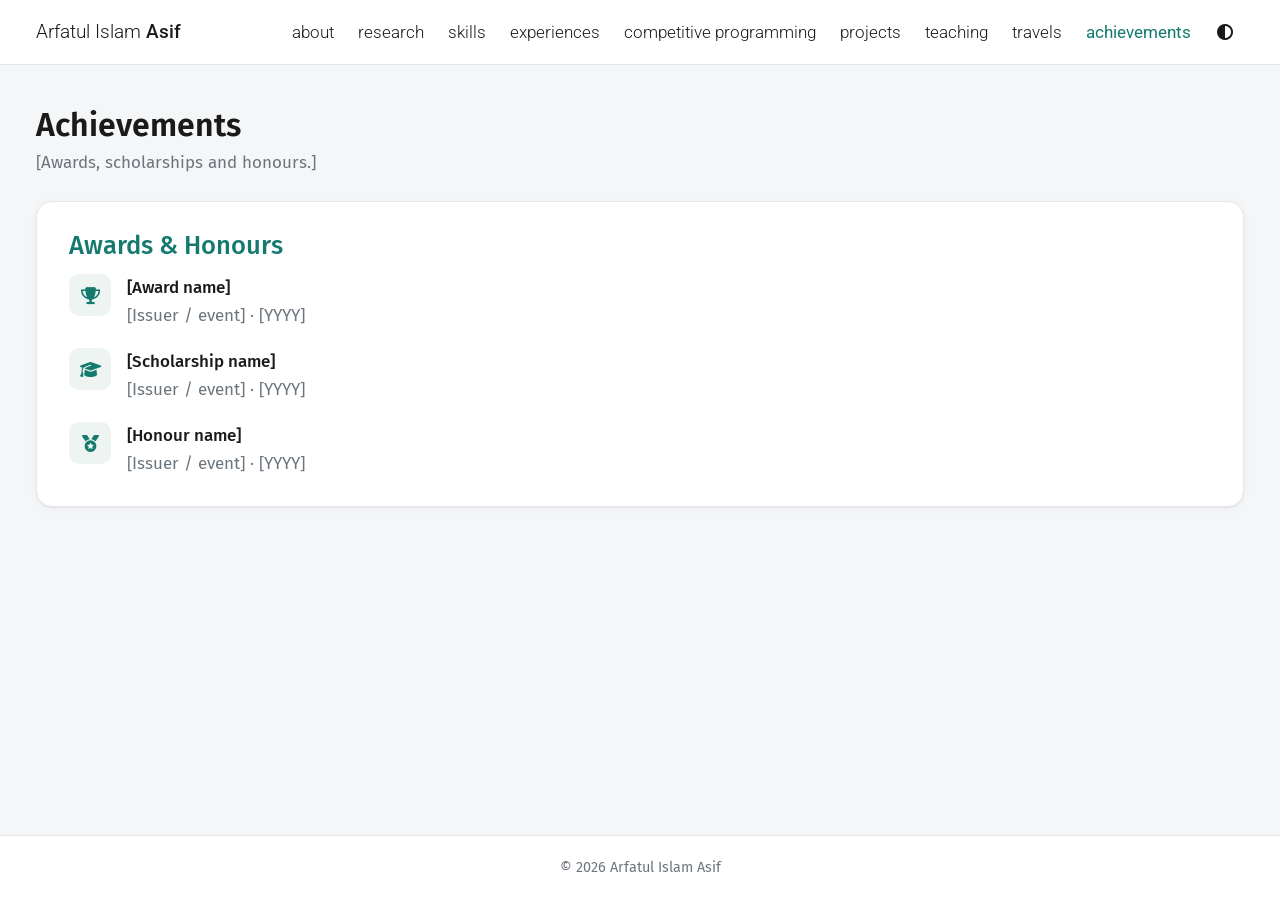
==== achievements/index.html @ 23dc74c4 "update" ====
<!DOCTYPE html>
<html lang="en">
<head>
  <meta charset="UTF-8">
  <meta name="viewport" content="width=device-width, initial-scale=1.0">
  <title>Achievements | Arfatul Islam Asif</title>

  <!-- Apply saved theme before paint to avoid a flash -->
  <script>try{var t=localStorage.getItem("theme");if(t)document.documentElement.setAttribute("data-theme",t);else if(matchMedia("(prefers-color-scheme: dark)").matches)document.documentElement.setAttribute("data-theme","dark");}catch(e){}</script>

  <!-- Fonts & icons -->
  <link rel="preconnect" href="https://fonts.googleapis.com">
  <link rel="preconnect" href="https://fonts.gstatic.com" crossorigin>
  <link rel="stylesheet" href="https://fonts.googleapis.com/css2?family=Fira+Sans:wght@300;400;500;600&family=Roboto:wght@300;400;500&display=swap">
  <link rel="stylesheet" href="https://cdnjs.cloudflare.com/ajax/libs/font-awesome/6.5.2/css/all.min.css">

  <!-- Shared site styles, then this page's styles -->
  <link rel="stylesheet" href="../style.css?v=20261007f">
  <link rel="stylesheet" href="style.css?v=20261007f">
</head>

<body data-page="achievements" data-root="../">
  <header id="site-header" class="site-header"></header>

  <main class="container">
    <header class="page-header">
      <h1>Achievements</h1>
      <p>[Awards, scholarships and honours.]</p>
    </header>

    <section class="card">
      <h2 class="section-title">Awards &amp; Honours</h2>
      <ul class="ach-list">
        <li class="ach">
          <span class="ach-icon"><i class="fa-solid fa-trophy"></i></span>
          <div>
            <p class="ach-title">[Award name]</p>
            <p class="muted">[Issuer / event] &middot; [YYYY]</p>
          </div>
        </li>
        <li class="ach">
          <span class="ach-icon"><i class="fa-solid fa-graduation-cap"></i></span>
          <div>
            <p class="ach-title">[Scholarship name]</p>
            <p class="muted">[Issuer / event] &middot; [YYYY]</p>
          </div>
        </li>
        <li class="ach">
          <span class="ach-icon"><i class="fa-solid fa-medal"></i></span>
          <div>
            <p class="ach-title">[Honour name]</p>
            <p class="muted">[Issuer / event] &middot; [YYYY]</p>
          </div>
        </li>
      </ul>
    </section>

  </main>

  <footer id="site-footer" class="site-footer"></footer>

  <!-- Shared site script, then this page's script -->
  <script src="../script.js?v=20261007f"></script>
  <script src="script.js?v=20261007f"></script>
</body>
</html>
---- style.css ----
/* =========================================================
   Shared site styles (loaded by every page)
   + styles for the About page (index.html)
   ========================================================= */

/* ---------- Theme tokens ---------- */
:root {
  --bg: #f4f6f7;
  --surface: #ffffff;
  --border: #e3e7ea;
  --text: #1a1a1a;
  --text-muted: #6c757d;
  --accent: #157a6e;        /* theme color: active tab, hover, headings */
  --accent-contrast: #ffffff;
  --link: #11906f;          /* inline links */
  --pill-bg: #f7f9fa;
  --pill-hover: #eef4f2;
  --shadow: 0 1px 2px rgba(16, 24, 40, 0.04), 0 2px 8px rgba(16, 24, 40, 0.04);
  --radius: 16px;
  --nav-height: 64px;
  --max-width: 1240px;
  color-scheme: light;
}

:root[data-theme="dark"] {
  --bg: #121417;
  --surface: #1b1e22;
  --border: #2c3137;
  --text: #e6e8eb;
  --text-muted: #9aa3ad;
  --accent: #2aa692;
  --accent-contrast: #0d1412;
  --link: #3cc49f;
  --pill-bg: #202429;
  --pill-hover: #252c2b;
  --shadow: none;
  color-scheme: dark;
}

/* ---------- Base ---------- */
*,
*::before,
*::after {
  box-sizing: border-box;
}

html {
  scroll-padding-top: calc(var(--nav-height) + 16px);
}

body {
  margin: 0;
  font-family: "Fira Sans", system-ui, -apple-system, "Segoe UI", sans-serif;
  font-size: 17px;
  line-height: 1.65;
  background: var(--bg);
  color: var(--text);
  min-height: 100vh;
  display: flex;
  flex-direction: column;
}

main {
  flex: 1 0 auto;
  width: 100%;
}

a {
  color: var(--link);
  text-decoration: none;
}

a:hover {
  text-decoration: underline;
}

img {
  max-width: 100%;
  display: block;
}

h1,
h2,
h3 {
  line-height: 1.25;
  margin: 0 0 0.5em;
}

/* ---------- Navigation (rendered by script.js) ---------- */
.site-header {
  position: sticky;
  top: 0;
  z-index: 100;
  min-height: var(--nav-height);
  background: var(--surface);
  border-bottom: 1px solid var(--border);
}

.nav {
  max-width: var(--max-width);
  margin: 0 auto;
  padding: 0 16px;
  height: var(--nav-height);
  display: flex;
  align-items: center;
  justify-content: space-between;
  gap: 16px;
}

.nav-brand {
  font-family: "Roboto", system-ui, sans-serif;
  font-size: 1.2rem;
  font-weight: 300;
  color: var(--text);
  white-space: nowrap;
}

.nav-brand strong {
  font-weight: 500;
}

/* No brand on the About page (the name is on the profile card), like the template */
.nav-brand[hidden] {
  display: none;
}

.nav-actions {
  margin-left: auto;
}

.nav-brand:hover {
  text-decoration: none;
  color: var(--accent);
}

.nav-links {
  display: flex;
  align-items: center;
  gap: 2px;
  list-style: none;
  margin: 0;
  padding: 0;
}

.nav-links a {
  display: block;
  padding: 6px 11px;
  color: var(--text);
  font-family: "Roboto", system-ui, sans-serif;
  font-size: 1.08rem;
  font-weight: 300;
  text-transform: lowercase;
  white-space: nowrap;
  transition: color 0.15s ease;
}

.nav-links a:hover {
  text-decoration: none;
  color: var(--accent);
}

.nav-links a[aria-current="page"] {
  color: var(--accent);
  font-weight: 400;
}

.nav-actions {
  display: flex;
  align-items: center;
  gap: 4px;
}

.icon-btn {
  width: 38px;
  height: 38px;
  display: inline-grid;
  place-items: center;
  border: 0;
  border-radius: 8px;
  background: transparent;
  color: var(--text);
  font-size: 1rem;
  cursor: pointer;
}

.icon-btn:hover {
  color: var(--accent);
}

.nav-toggle {
  display: none;
}

@media (max-width: 1180px) {
  .nav-toggle {
    display: inline-grid;
  }

  .nav-links {
    display: none;
    position: absolute;
    top: var(--nav-height);
    left: 0;
    right: 0;
    flex-direction: column;
    align-items: stretch;
    gap: 2px;
    padding: 8px 16px 16px;
    background: var(--surface);
    border-bottom: 1px solid var(--border);
  }

  .site-header.is-open .nav-links {
    display: flex;
  }

  .nav-links a {
    padding: 10px 12px;
  }
}

/* ---------- Layout ---------- */
.container {
  max-width: var(--max-width);
  margin: 0 auto;
  padding: 16px 16px 48px;
}

.card {
  background: var(--surface);
  border: 1px solid var(--border);
  border-radius: var(--radius);
  box-shadow: var(--shadow);
  padding: 28px 32px;
}

.card + .card {
  margin-top: 32px;
}

.section-title {
  color: var(--accent);
  font-size: 1.6rem;
  font-weight: 500;
  margin-bottom: 12px;
}

/* Page heading used by the inner pages */
.page-header {
  margin: 24px 0 24px;
}

.page-header h1 {
  font-size: 2rem;
  font-weight: 600;
  margin-bottom: 4px;
}

.page-header p {
  margin: 0;
  color: var(--text-muted);
}

.muted {
  color: var(--text-muted);
}

/* ---------- Footer (rendered by script.js) ---------- */
.site-footer {
  border-top: 1px solid var(--border);
  background: var(--surface);
  color: var(--text-muted);
  font-size: 0.9rem;
  text-align: center;
  padding: 20px 16px;
}

/* =========================================================
   About page
   ========================================================= */
.about-layout {
  display: grid;
  grid-template-columns: 300px minmax(0, 1fr);
  gap: 32px;
  align-items: start;
}

/* Left profile card: stays fixed below the tab bar while the page scrolls */
.profile-card {
  position: sticky;
  top: calc(var(--nav-height) + 16px);
  max-height: calc(100vh - var(--nav-height) - 32px);
  overflow-y: auto;
  overscroll-behavior: contain;
  scrollbar-width: thin;
  text-align: center;
  padding: 24px 22px;
  font-size: 0.9rem;
}

.profile-photo,
.profile-photo-fallback {
  width: 100%;
  margin: 0 auto;
  border-radius: 14px;
}

/* Photo keeps its own shape (no cropping) */
.profile-photo {
  max-width: 210px;
  height: auto;
  background: var(--pill-bg);
}

.profile-photo-fallback {
  max-width: 170px;
  aspect-ratio: 1 / 1;
  display: grid;
  place-items: center;
  background: var(--pill-hover);
  color: var(--accent);
  font-size: 2.5rem;
  font-weight: 600;
  letter-spacing: 0.04em;
}

.profile-name {
  font-size: 1.35rem;
  font-weight: 500;
  letter-spacing: 0.01em;
  margin: 16px 0 8px;
}

.profile-info {
  margin: 0;
  line-height: 1.55;
}

.profile-info p {
  margin: 0;
}

.profile-email {
  margin-top: 6px !important;
  overflow-wrap: anywhere;
}

.profile-links {
  list-style: none;
  margin: 16px 0 0;
  padding: 16px 0 0;
  border-top: 1px solid var(--border);
  display: grid;
  gap: 7px;
  text-align: left;
}

.profile-links a {
  display: flex;
  align-items: center;
  gap: 10px;
  padding: 6px 14px;
  border: 1px solid var(--border);
  border-radius: 999px;
  background: var(--pill-bg);
  color: var(--text);
  transition: background-color 0.15s ease, border-color 0.15s ease, color 0.15s ease;
}

.profile-links a:hover {
  text-decoration: none;
  background: var(--pill-hover);
  border-color: var(--accent);
  color: var(--accent);
}

.profile-links i {
  width: 18px;
  text-align: center;
  font-size: 0.95rem;
}

/* Right column */
.about-main {
  min-width: 0;
}

.bio {
  font-size: 1rem;
  line-height: 1.6;
}

.bio p {
  margin: 0 0 0.9em;
}

.bio p:last-child {
  margin-bottom: 0;
}

/* News list */
.news-list {
  list-style: none;
  margin: 0;
  padding: 0;
}

.news-list li {
  font-size: 1rem;
  line-height: 1.6;
  display: grid;
  grid-template-columns: 140px minmax(0, 1fr);
  gap: 16px;
  padding: 8px 0;
}

.news-date {
  color: var(--text-muted);
  font-size: 0.875rem;
  padding-top: 2px;
}

.news-tag {
  display: inline-block;
  padding: 0 8px;
  margin-left: 2px;
  border: 1px solid var(--accent);
  border-radius: 4px;
  font-size: 0.75rem;
  font-weight: 500;
  line-height: 1.6;
  vertical-align: 1px;
  white-space: nowrap;
}

.news-tag:hover {
  text-decoration: none;
  background: var(--accent);
  color: var(--accent-contrast);
}

.news-older {
  margin-top: 12px;
}

.news-older summary {
  font-size: 0.92rem;
  cursor: pointer;
  color: var(--link);
  list-style: none;
}

.news-older summary::-webkit-details-marker {
  display: none;
}

.news-older summary::before {
  content: "\25B6";
  display: inline-block;
  font-size: 0.75em;
  margin-right: 8px;
  transition: transform 0.15s ease;
}

.news-older[open] summary::before {
  transform: rotate(90deg);
}

.news-older[open] summary {
  margin-bottom: 4px;
}

/* ---------- Education: five cards in a single row ---------- */
.svg-sprite {
  position: absolute;
  width: 0;
  height: 0;
  overflow: hidden;
}

.edu-row {
  list-style: none;
  margin: 12px 0 0;
  padding: 0;
  display: grid;
  grid-template-columns: repeat(5, minmax(0, 1fr));
  gap: 10px;
}

.edu-card {
  min-width: 0; /* let long names wrap instead of widening the column */
  display: flex;
  flex-direction: column;
  align-items: center;
  text-align: center;
  padding: 20px 8px 10px;
  border: 1px solid var(--border);
  border-radius: 12px;
  background: var(--surface);
  overflow-wrap: anywhere;
  transition: border-color 0.15s ease, box-shadow 0.15s ease;
}

.edu-card:hover {
  border-color: var(--accent);
  box-shadow: 0 4px 14px rgba(16, 24, 40, 0.06);
}

.edu-card p {
  margin: 0;
}

/* Logo with the medal pinned to its top-right corner */
.edu-logo {
  position: relative;
  flex: none;
  width: 60px;
  height: 60px;
  margin-bottom: 10px;
  border-radius: 50%;
  background: #ffffff;
  border: 1px solid var(--border);
  display: grid;
  place-items: center;
}

.edu-logo img {
  width: 50px;
  height: 50px;
  max-width: 100%;
  object-fit: contain;
  border-radius: 50%;
}

.edu-logo > .fa-school {
  font-size: 1.35rem;
  color: var(--accent);
}

.edu-medal {
  position: absolute;
  top: -15px;
  right: -9px;
  width: 22px;
  height: 29px;
  filter: drop-shadow(0 1px 1px rgba(0, 0, 0, 0.3));
}

.edu-body {
  width: 100%;
  font-size: 0.75rem;
  line-height: 1.35;
}

.edu-inst {
  font-size: 0.78rem;
  font-weight: 500;
}

.edu-meta {
  display: flex;
  flex-wrap: wrap;
  justify-content: center;
  align-items: center;
  gap: 3px 6px;
  margin-top: 6px !important;
}

.edu-exam {
  display: inline-block;
  padding: 0 8px;
  border-radius: 999px;
  background: var(--accent);
  color: var(--accent-contrast);
  font-size: 0.66rem;
  font-weight: 500;
  line-height: 1.7;
  white-space: nowrap;
}

.edu-dates {
  color: var(--text-muted);
  font-size: 0.68rem;
}

.edu-result {
  font-size: 0.72rem;
  margin: 6px 0 16px !important; /* room for the medal on the award chip's corner */
}

/* Award chip, pushed to the bottom so every card lines up */
.edu-award {
  margin-top: auto;
  position: relative;
  width: 100%;
  padding: 8px 6px 6px;
  border-radius: 8px;
  display: flex;
  flex-direction: column;
  gap: 1px;
  text-align: center;
  line-height: 1.25;
}

.edu-award span {
  font-size: 0.68rem;
  font-weight: 600;
}

.edu-award small {
  font-size: 0.62rem;
  opacity: 0.85;
}

.edu-award--gold {
  background: #fdf4d6;
  color: #7a5c00;
}

.edu-award--silver {
  background: #eef0f3;
  color: #535a63;
}

:root[data-theme="dark"] .edu-award--gold {
  background: #3a3115;
  color: #f2d27a;
}

:root[data-theme="dark"] .edu-award--silver {
  background: #2a2e34;
  color: #c3c9d1;
}

/* Phones only: 5 columns would be unreadable, so wrap to 2 */
@media (max-width: 560px) {
  .edu-row {
    grid-template-columns: repeat(2, minmax(0, 1fr));
  }
}

/* ---------- Hobbies: four cards in a single row ---------- */
.hobby-row {
  list-style: none;
  margin: 12px 0 0;
  padding: 0;
  display: grid;
  grid-template-columns: repeat(4, minmax(0, 1fr));
  gap: 10px;
}

.hobby-card {
  min-width: 0;
  display: flex;
  flex-direction: column;
  padding: 8px;
  border: 1px solid var(--border);
  border-radius: 12px;
  background: var(--surface);
  transition: border-color 0.15s ease, box-shadow 0.15s ease;
}

.hobby-card:hover {
  border-color: var(--accent);
  box-shadow: 0 4px 14px rgba(16, 24, 40, 0.06);
}

.hobby-media {
  position: relative;
  aspect-ratio: 4 / 5;
  border-radius: 8px;
  overflow: hidden;
  background: var(--pill-bg);
}

.hobby-media video,
.hobby-media img {
  display: block;
  width: 100%;
  height: 100%;
  object-fit: cover;
}

/* Two videos stacked, each taking half the frame */
.hobby-media--split {
  display: grid;
  grid-template-rows: 1fr 1fr;
  gap: 3px;
  background: var(--border);
}

.hobby-media--split video {
  min-height: 0;
}

/* Slideshow: images stacked, the active one fades in */
.hobby-slideshow img {
  position: absolute;
  inset: 0;
  opacity: 0;
  transition: opacity 0.35s ease;
}

.hobby-slideshow img.is-active {
  opacity: 1;
}

.hobby-media--icon {
  display: grid;
  place-items: center;
  background: linear-gradient(160deg, var(--pill-hover), var(--pill-bg));
  color: var(--accent);
}

.hobby-media--icon i {
  font-size: 3.6rem;
  animation: hobby-pulse 2.4s ease-in-out infinite;
}

@keyframes hobby-pulse {
  0%, 100% { transform: scale(1); opacity: 0.9; }
  50% { transform: scale(1.08); opacity: 1; }
}

@media (prefers-reduced-motion: reduce) {
  .hobby-media--icon i {
    animation: none;
  }
}

.hobby-title {
  margin: 0;
  padding: 10px 4px 4px;
  text-align: center;
  font-size: 0.78rem;
  font-weight: 500;
  line-height: 1.35;
}

.hobby-title i {
  color: var(--accent);
  margin-right: 3px;
}

/* Phones only: wrap to 2 per row */
@media (max-width: 560px) {
  .hobby-row {
    grid-template-columns: repeat(2, minmax(0, 1fr));
  }
}

/* ---------- Responsive ---------- */
@media (max-width: 900px) {
  .about-layout {
    grid-template-columns: minmax(0, 1fr);
    gap: 24px;
  }

  .profile-card {
    position: static;
    max-height: none;
    overflow: visible;
    max-width: 340px;
    width: 100%;
    margin: 0 auto;
  }
}

@media (max-width: 600px) {
  body {
    font-size: 16px;
  }

  .card {
    padding: 22px 20px;
  }

  .news-list li {
    grid-template-columns: minmax(0, 1fr);
    gap: 0;
  }
}
---- achievements/style.css ----
/* Achievements page styles (shared styles are in ../style.css) */

.ach-list {
  list-style: none;
  margin: 0;
  padding: 0;
  display: grid;
  gap: 18px;
}

.ach {
  display: flex;
  gap: 16px;
  align-items: flex-start;
}

.ach p {
  margin: 0;
}

.ach-title {
  font-weight: 500;
}

.ach-icon {
  flex: none;
  width: 42px;
  height: 42px;
  display: grid;
  place-items: center;
  border-radius: 10px;
  background: var(--pill-hover);
  color: var(--accent);
}
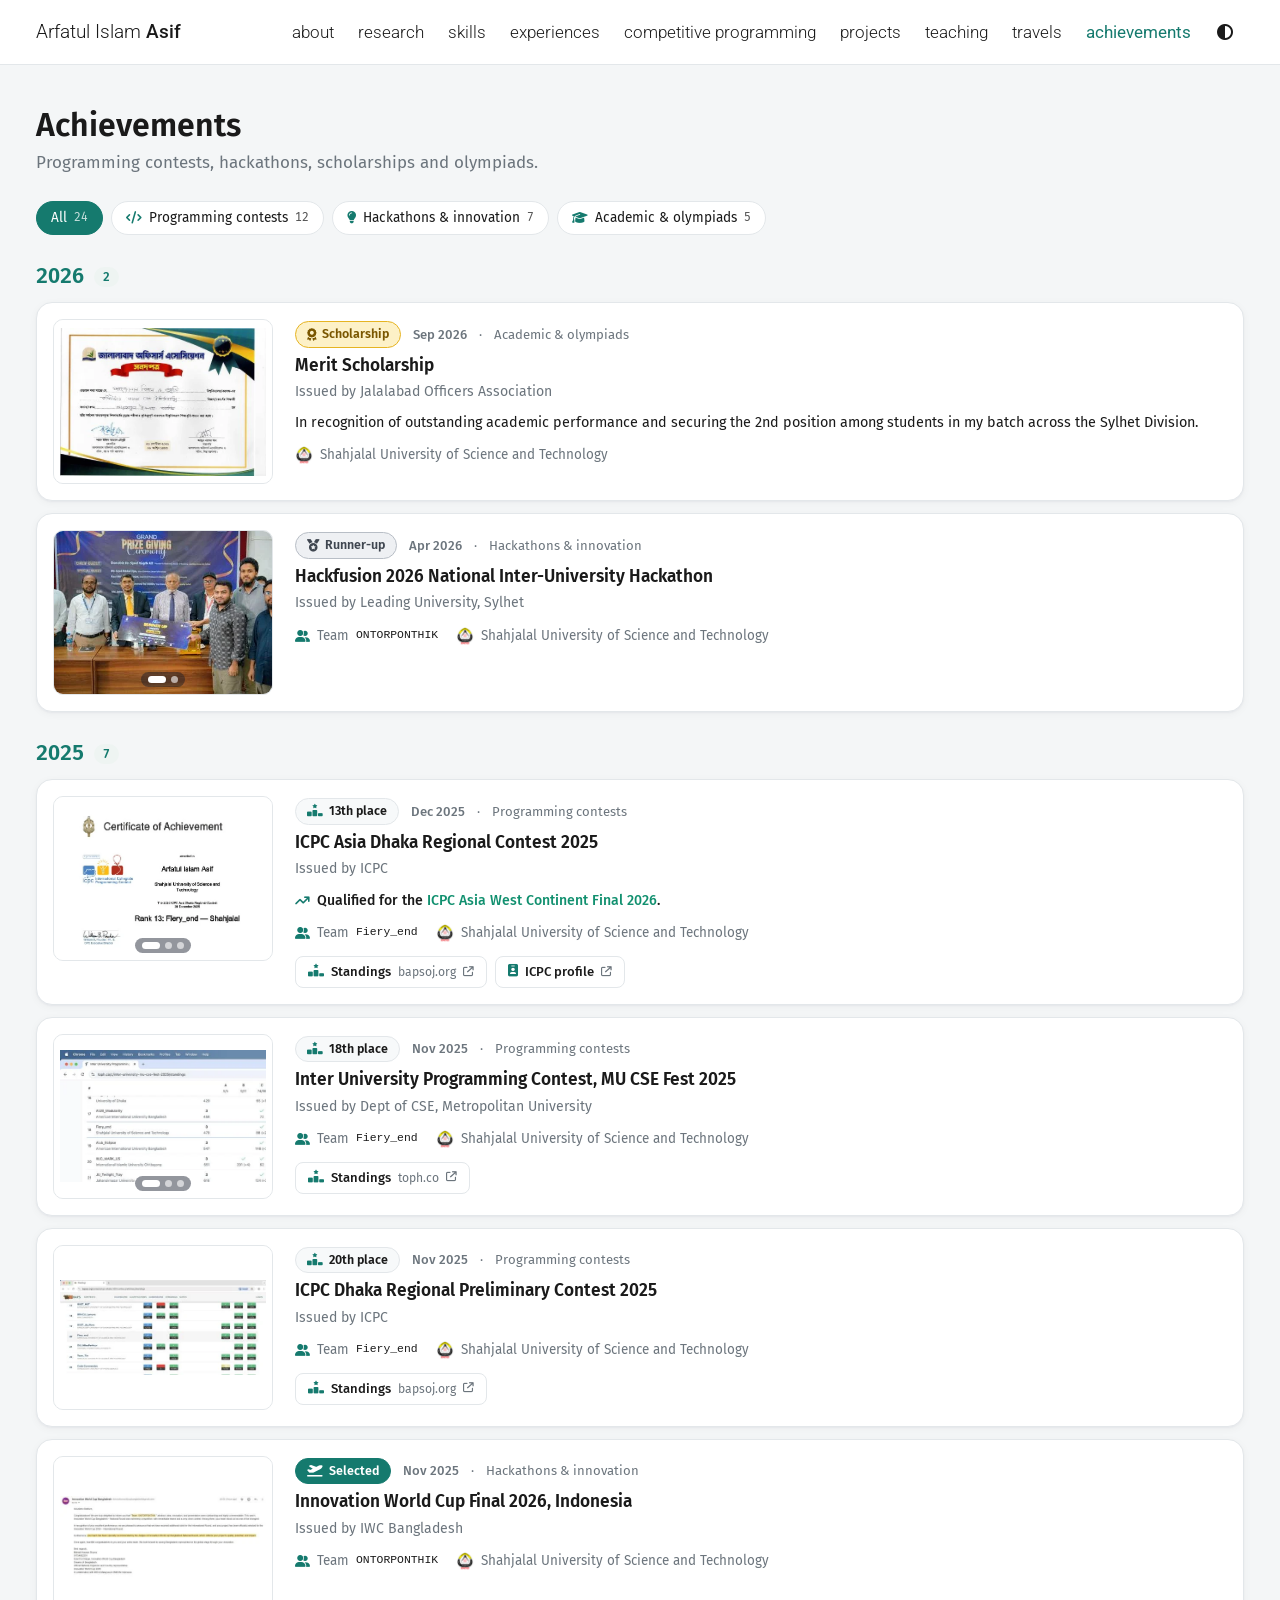
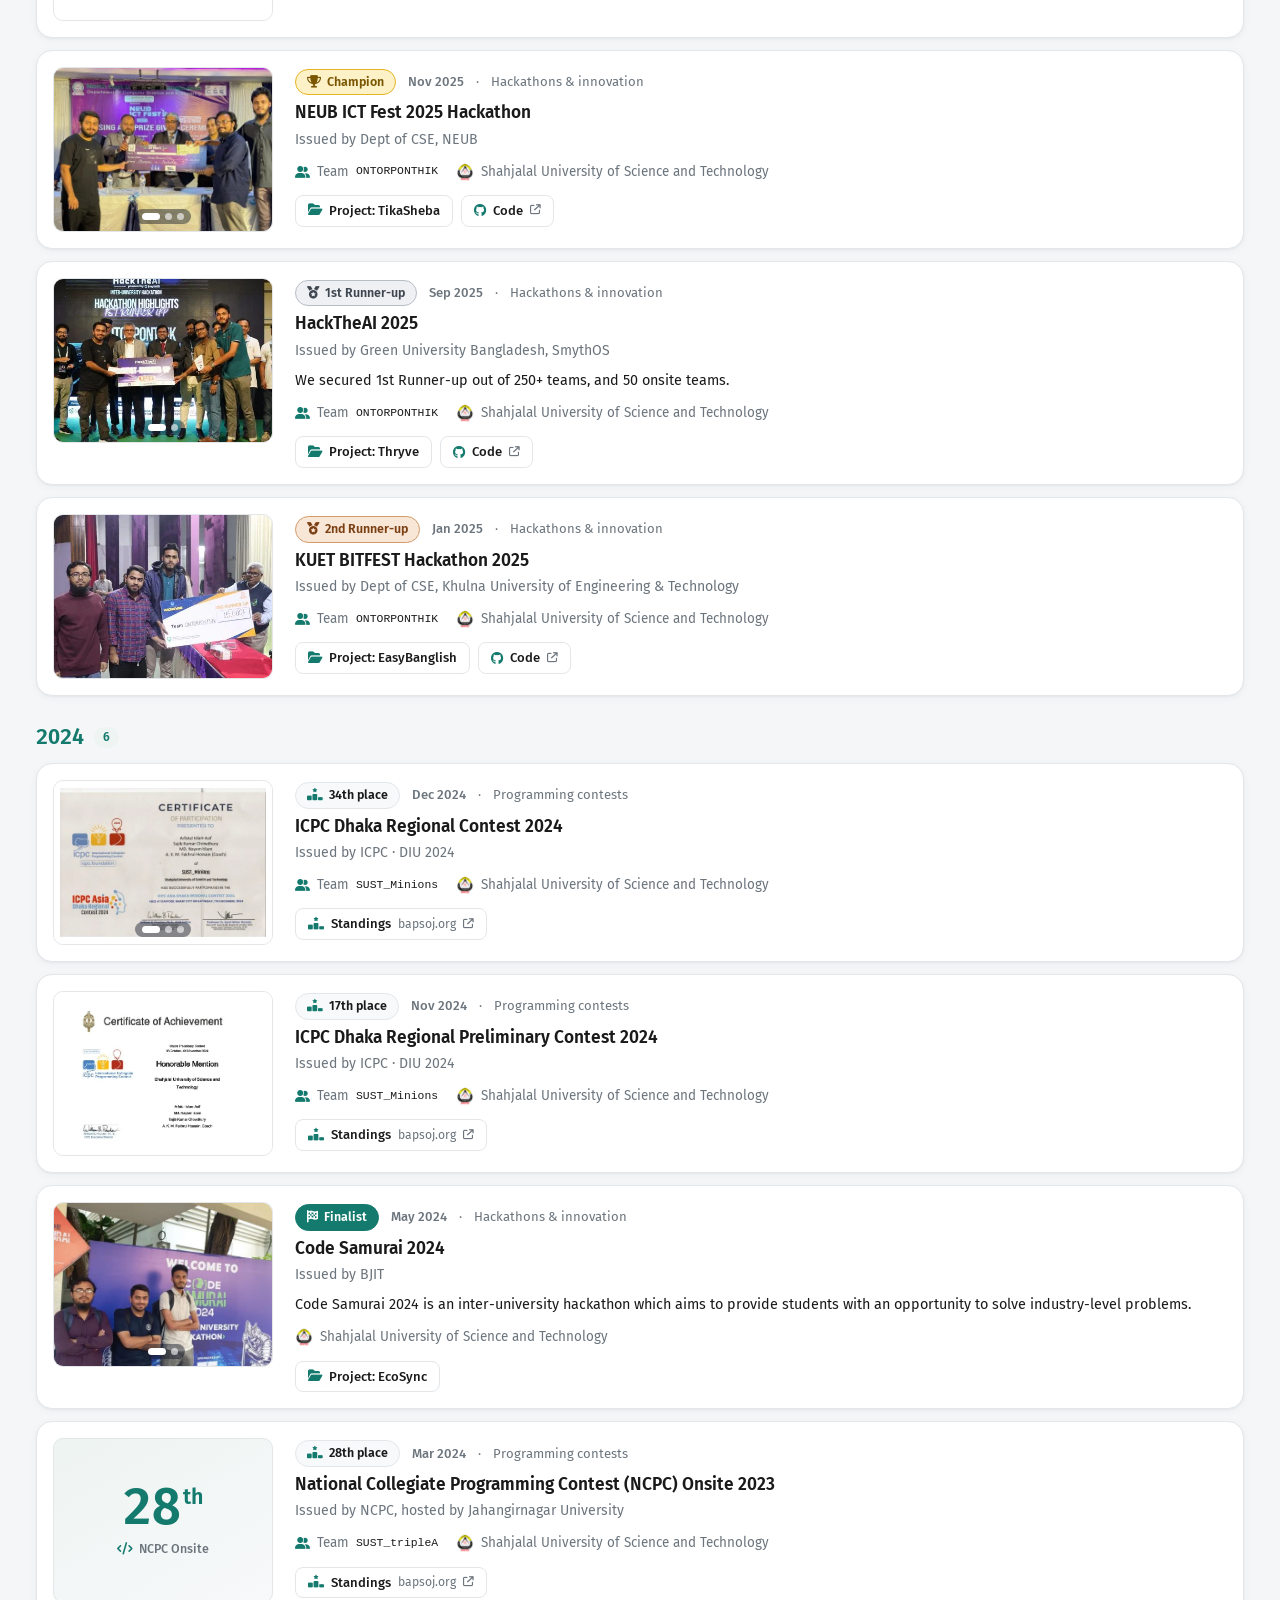
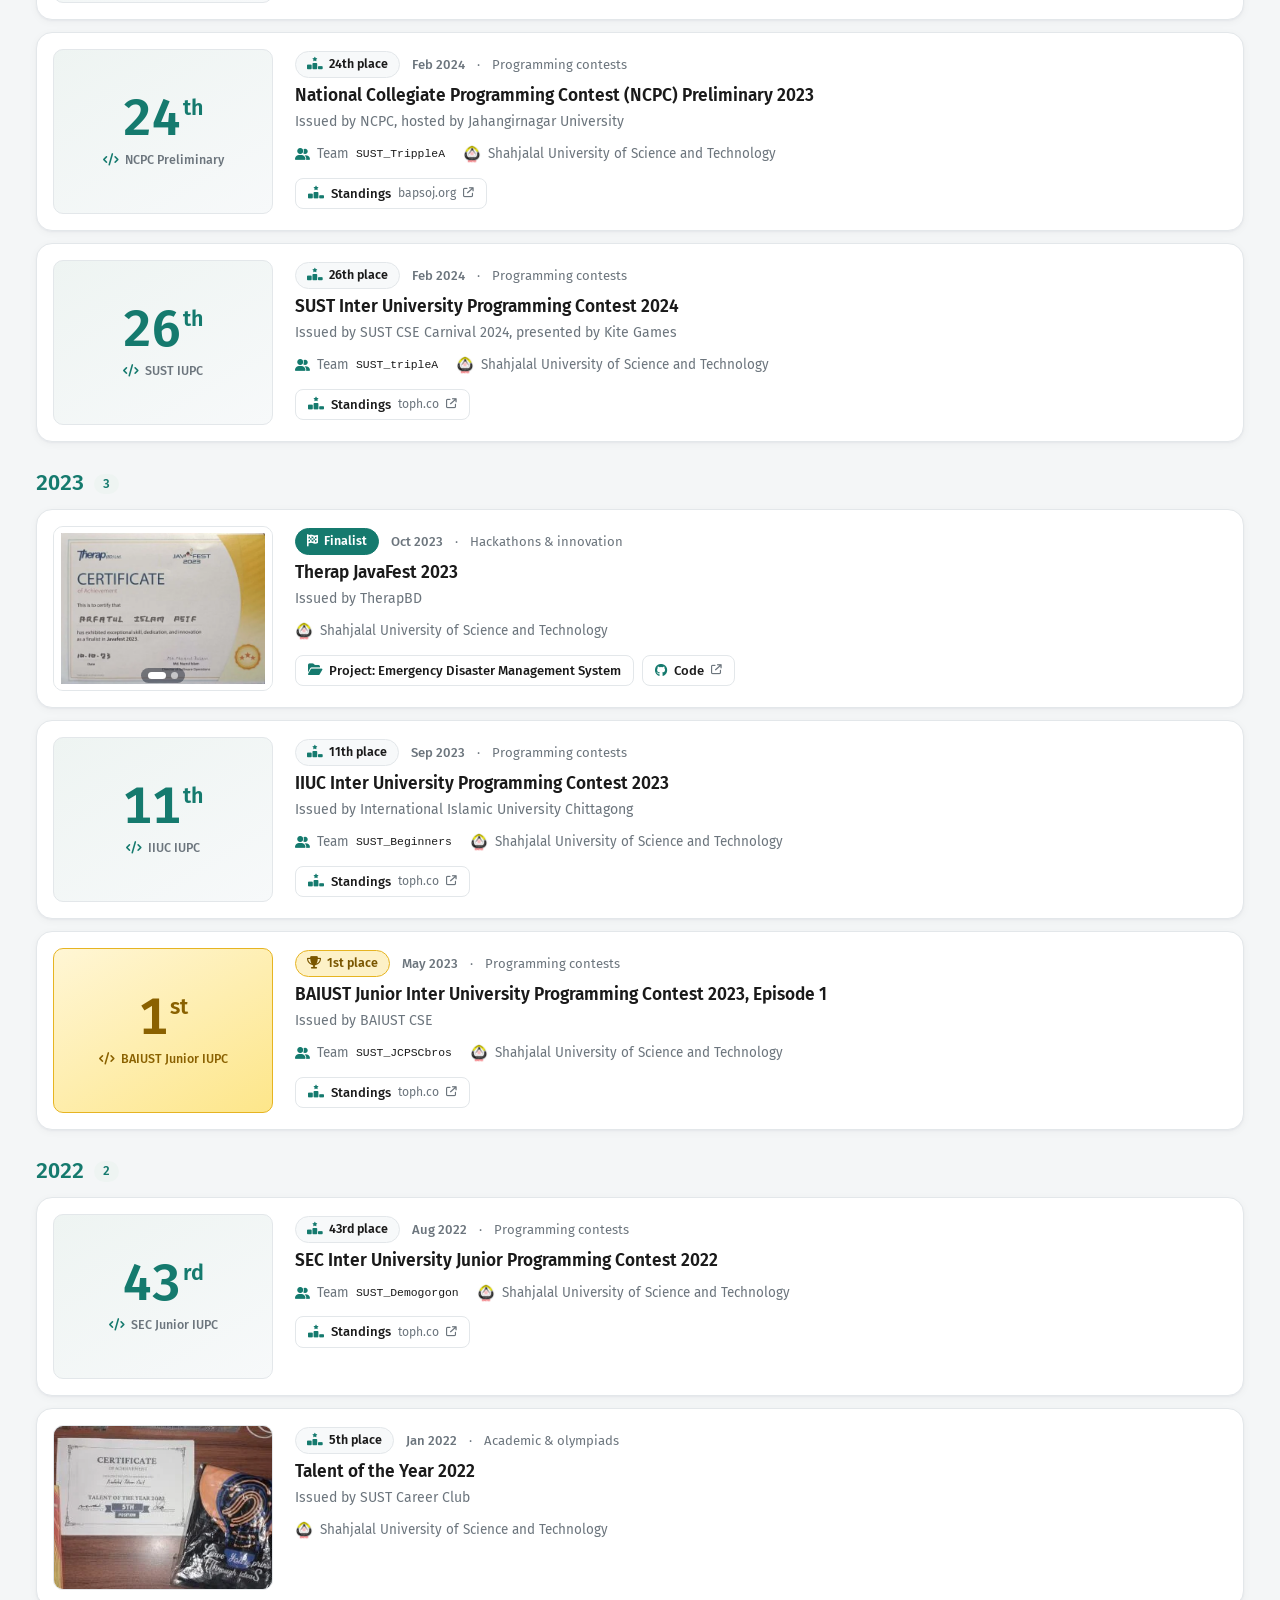
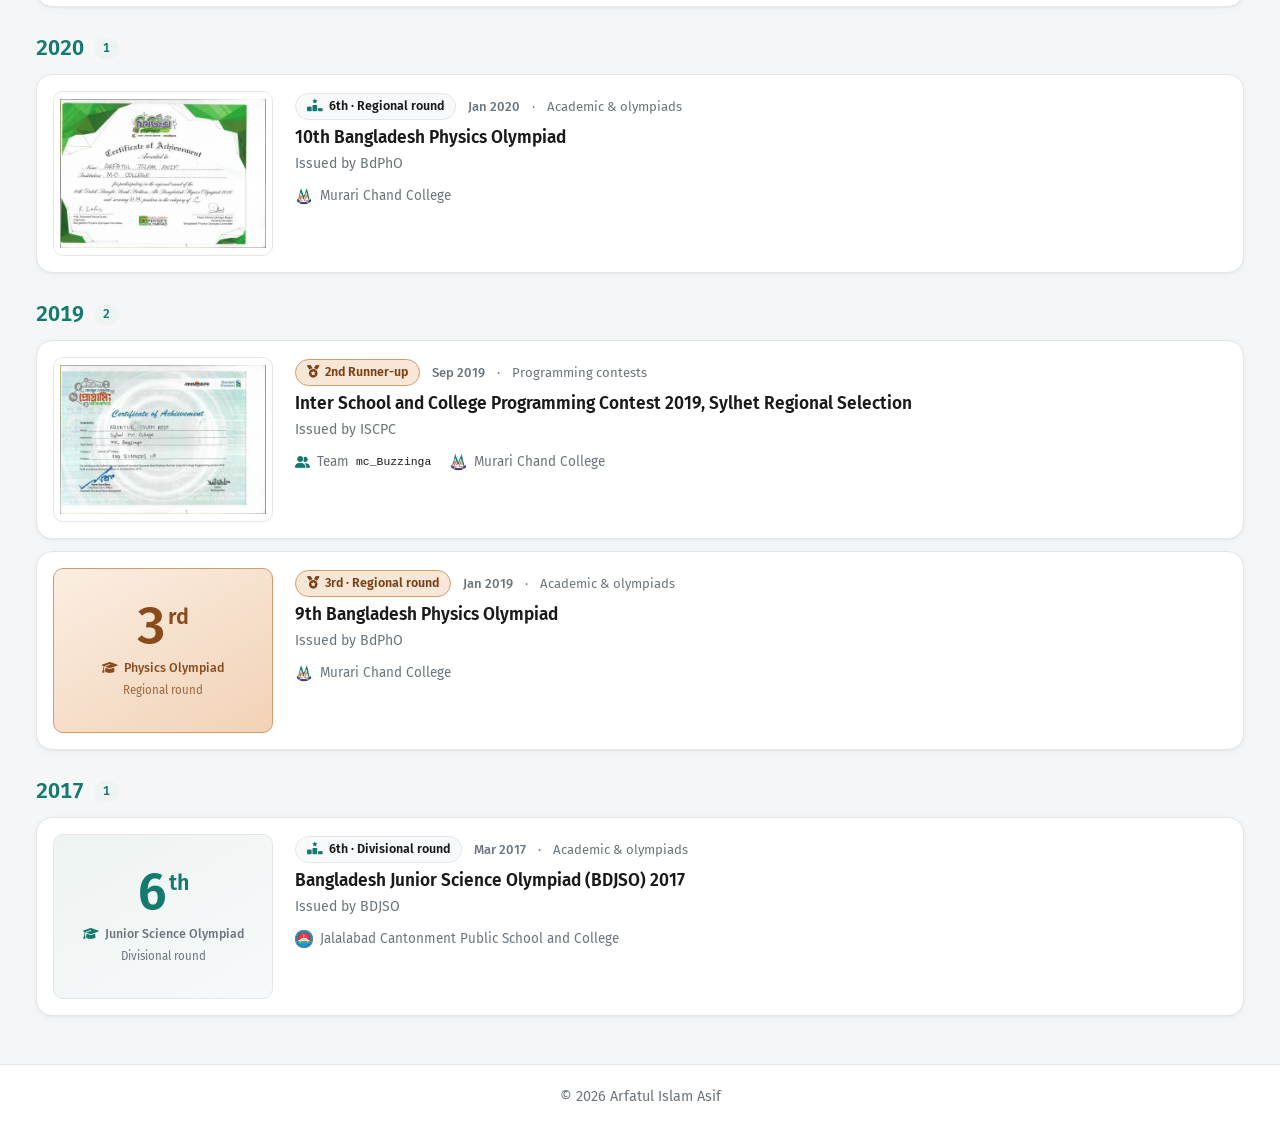
==== commit f9b178fe: "achivement" ====
--- a/achievements/index.html
+++ b/achievements/index.html
@@ -4,6 +4,7 @@
   <meta charset="UTF-8">
   <meta name="viewport" content="width=device-width, initial-scale=1.0">
   <title>Achievements | Arfatul Islam Asif</title>
+  <meta name="description" content="Awards and honours of Arfatul Islam Asif: ICPC and programming contests, hackathons, scholarships and olympiads.">
 
   <!-- Apply saved theme before paint to avoid a flash -->
   <script>try{var t=localStorage.getItem("theme");if(t)document.documentElement.setAttribute("data-theme",t);else if(matchMedia("(prefers-color-scheme: dark)").matches)document.documentElement.setAttribute("data-theme","dark");}catch(e){}</script>
@@ -15,8 +16,8 @@
   <link rel="stylesheet" href="https://cdnjs.cloudflare.com/ajax/libs/font-awesome/6.5.2/css/all.min.css">
 
   <!-- Shared site styles, then this page's styles -->
-  <link rel="stylesheet" href="../style.css?v=20261007f">
-  <link rel="stylesheet" href="style.css?v=20261007f">
+  <link rel="stylesheet" href="../style.css?v=20261007p">
+  <link rel="stylesheet" href="style.css?v=20261007p">
 </head>
 
 <body data-page="achievements" data-root="../">
@@ -25,42 +26,417 @@
   <main class="container">
     <header class="page-header">
       <h1>Achievements</h1>
-      <p>[Awards, scholarships and honours.]</p>
+      <p>Programming contests, hackathons, scholarships and olympiads.</p>
     </header>
 
-    <section class="card">
-      <h2 class="section-title">Awards &amp; Honours</h2>
-      <ul class="ach-list">
-        <li class="ach">
-          <span class="ach-icon"><i class="fa-solid fa-trophy"></i></span>
-          <div>
-            <p class="ach-title">[Award name]</p>
-            <p class="muted">[Issuer / event] &middot; [YYYY]</p>
-          </div>
-        </li>
-        <li class="ach">
-          <span class="ach-icon"><i class="fa-solid fa-graduation-cap"></i></span>
-          <div>
-            <p class="ach-title">[Scholarship name]</p>
-            <p class="muted">[Issuer / event] &middot; [YYYY]</p>
-          </div>
-        </li>
-        <li class="ach">
-          <span class="ach-icon"><i class="fa-solid fa-medal"></i></span>
-          <div>
-            <p class="ach-title">[Honour name]</p>
-            <p class="muted">[Issuer / event] &middot; [YYYY]</p>
-          </div>
-        </li>
-      </ul>
-    </section>
-
+    <div class="ach-filters" role="group" aria-label="Filter achievements">
+        <button type="button" class="ach-filter is-active" data-category="all" aria-pressed="true">All <span class="ach-count"></span></button>
+        <button type="button" class="ach-filter" data-category="contest" aria-pressed="false"><i class="fa-solid fa-code" aria-hidden="true"></i>Programming contests <span class="ach-count"></span></button>
+        <button type="button" class="ach-filter" data-category="hackathon" aria-pressed="false"><i class="fa-solid fa-lightbulb" aria-hidden="true"></i>Hackathons & innovation <span class="ach-count"></span></button>
+        <button type="button" class="ach-filter" data-category="academic" aria-pressed="false"><i class="fa-solid fa-graduation-cap" aria-hidden="true"></i>Academic & olympiads <span class="ach-count"></span></button>
+    </div>
+
+    <!--
+      One <li class="card ach-item"> per achievement, grouped by year (newest first).
+      data-category: contest, hackathon or academic. Several <img> tags in one frame alternate automatically;
+      add class="is-doc" to certificates and screenshots so they are shown whole instead of cropped.
+    -->
+    <div class="ach-years">
+      <section class="ach-year" data-year="2026" aria-labelledby="year-2026">
+        <h2 class="ach-year-title" id="year-2026">2026<span class="ach-year-count"></span></h2>
+        <ol class="ach-list">
+          <li class="card ach-item" id="merit-scholarship" data-category="academic">
+            <div class="ach-media">
+              <button type="button" class="ach-frame" aria-label="Enlarge image: Merit Scholarship">
+                <img src="img/merit-1.webp" alt="Merit Scholarship certificate" width="480" height="347" loading="lazy" decoding="async" class="is-active is-doc">
+              </button>
+            </div>
+            <div class="ach-body">
+              <p class="ach-meta"><span class="ach-badge tier-scholar"><i class="fa-solid fa-award" aria-hidden="true"></i>Scholarship</span><time class="ach-date">Sep 2026</time><span class="ach-cat">Academic & olympiads</span></p>
+              <h3 class="ach-title">Merit Scholarship</h3>
+              <p class="ach-issuer">Issued by Jalalabad Officers Association</p>
+              <p class="ach-desc">In recognition of outstanding academic performance and securing the 2nd position among students in my batch across the Sylhet Division.</p>
+              <p class="ach-extras"><span class="ach-school"><img src="../education/bsc.png" alt="" width="18" height="18">Shahjalal University of Science and Technology</span></p>
+            </div>
+          </li>
+          <li class="card ach-item" id="hackfusion-2026" data-category="hackathon">
+            <div class="ach-media">
+              <button type="button" class="ach-frame" aria-label="Enlarge images: Hackfusion 2026 National Inter-University Hackathon">
+                <img src="img/hackfusion-1.webp" alt="Prize ceremony" width="480" height="270" loading="lazy" decoding="async" class="is-active">
+                <img src="img/hackfusion-2.webp" alt="Certificate of participation" width="480" height="345" loading="lazy" decoding="async" class="is-doc">
+              </button>
+            </div>
+            <div class="ach-body">
+              <p class="ach-meta"><span class="ach-badge tier-silver"><i class="fa-solid fa-medal" aria-hidden="true"></i>Runner-up</span><time class="ach-date">Apr 2026</time><span class="ach-cat">Hackathons & innovation</span></p>
+              <h3 class="ach-title">Hackfusion 2026 National Inter-University Hackathon</h3>
+              <p class="ach-issuer">Issued by Leading University, Sylhet</p>
+              <p class="ach-extras"><span class="ach-team"><i class="fa-solid fa-user-group" aria-hidden="true"></i>Team <code>ONTORPONTHIK</code></span><span class="ach-school"><img src="../education/bsc.png" alt="" width="18" height="18">Shahjalal University of Science and Technology</span></p>
+            </div>
+          </li>
+        </ol>
+      </section>
+      <section class="ach-year" data-year="2025" aria-labelledby="year-2025">
+        <h2 class="ach-year-title" id="year-2025">2025<span class="ach-year-count"></span></h2>
+        <ol class="ach-list">
+          <li class="card ach-item" id="icpc-dhaka-2025" data-category="contest">
+            <div class="ach-media">
+              <button type="button" class="ach-frame" aria-label="Enlarge images: ICPC Asia Dhaka Regional Contest 2025">
+                <img src="img/icpc2025-1.webp" alt="Certificate of achievement: rank 13" width="491" height="347" loading="lazy" decoding="async" class="is-active is-doc">
+                <img src="img/icpc2025-2.webp" alt="Final standings" width="480" height="260" loading="lazy" decoding="async" class="is-doc">
+                <img src="img/icpc2025-3.webp" alt="Team Fiery_end at the contest" width="480" height="360" loading="lazy" decoding="async">
+              </button>
+            </div>
+            <div class="ach-body">
+              <p class="ach-meta"><span class="ach-badge tier-place"><i class="fa-solid fa-ranking-star" aria-hidden="true"></i>13th place</span><time class="ach-date">Dec 2025</time><span class="ach-cat">Programming contests</span></p>
+              <h3 class="ach-title">ICPC Asia Dhaka Regional Contest 2025</h3>
+              <p class="ach-issuer">Issued by ICPC</p>
+              <p class="ach-note"><i class="fa-solid fa-arrow-trend-up" aria-hidden="true"></i><span>Qualified for the <a href="../competitive_programming/index.html">ICPC Asia West Continent Final 2026</a>.</span></p>
+              <p class="ach-extras"><span class="ach-team"><i class="fa-solid fa-user-group" aria-hidden="true"></i>Team <code>Fiery_end</code></span><span class="ach-school"><img src="../education/bsc.png" alt="" width="18" height="18">Shahjalal University of Science and Technology</span></p>
+              <div class="ach-links"><a class="ach-link" href="https://bapsoj.org/contests/icpc-dhaka-onsite-2025/standings" target="_blank" rel="noopener"><i class="fa-solid fa-ranking-star" aria-hidden="true"></i>Standings <span>bapsoj.org</span><i class="fa-solid fa-arrow-up-right-from-square ach-ext" aria-hidden="true"></i></a><a class="ach-link" href="https://icpc.global/ICPCID/0EG4Y581SM2T" target="_blank" rel="noopener"><i class="fa-solid fa-id-badge" aria-hidden="true"></i>ICPC profile<i class="fa-solid fa-arrow-up-right-from-square ach-ext" aria-hidden="true"></i></a></div>
+            </div>
+          </li>
+          <li class="card ach-item" id="mu-cse-fest-2025" data-category="contest">
+            <div class="ach-media">
+              <button type="button" class="ach-frame" aria-label="Enlarge images: Inter University Programming Contest, MU CSE Fest 2025">
+                <img src="img/mu2025-1.webp" alt="Final standings" width="480" height="306" loading="lazy" decoding="async" class="is-active is-doc">
+                <img src="img/mu2025-2.webp" alt="Team Fiery_end at MU CSE Fest" width="360" height="480" loading="lazy" decoding="async">
+                <img src="img/mu2025-3.webp" alt="At the contest" width="480" height="360" loading="lazy" decoding="async">
+              </button>
+            </div>
+            <div class="ach-body">
+              <p class="ach-meta"><span class="ach-badge tier-place"><i class="fa-solid fa-ranking-star" aria-hidden="true"></i>18th place</span><time class="ach-date">Nov 2025</time><span class="ach-cat">Programming contests</span></p>
+              <h3 class="ach-title">Inter University Programming Contest, MU CSE Fest 2025</h3>
+              <p class="ach-issuer">Issued by Dept of CSE, Metropolitan University</p>
+              <p class="ach-extras"><span class="ach-team"><i class="fa-solid fa-user-group" aria-hidden="true"></i>Team <code>Fiery_end</code></span><span class="ach-school"><img src="../education/bsc.png" alt="" width="18" height="18">Shahjalal University of Science and Technology</span></p>
+              <div class="ach-links"><a class="ach-link" href="https://toph.co/c/inter-university-mu-cse-fest-2025/standings" target="_blank" rel="noopener"><i class="fa-solid fa-ranking-star" aria-hidden="true"></i>Standings <span>toph.co</span><i class="fa-solid fa-arrow-up-right-from-square ach-ext" aria-hidden="true"></i></a></div>
+            </div>
+          </li>
+          <li class="card ach-item" id="icpc-preliminary-2025" data-category="contest">
+            <div class="ach-media">
+              <button type="button" class="ach-frame" aria-label="Enlarge image: ICPC Dhaka Regional Preliminary Contest 2025">
+                <img src="img/icpcpreli2025-1.webp" alt="Preliminary standings" width="480" height="221" loading="lazy" decoding="async" class="is-active is-doc">
+              </button>
+            </div>
+            <div class="ach-body">
+              <p class="ach-meta"><span class="ach-badge tier-place"><i class="fa-solid fa-ranking-star" aria-hidden="true"></i>20th place</span><time class="ach-date">Nov 2025</time><span class="ach-cat">Programming contests</span></p>
+              <h3 class="ach-title">ICPC Dhaka Regional Preliminary Contest 2025</h3>
+              <p class="ach-issuer">Issued by ICPC</p>
+              <p class="ach-extras"><span class="ach-team"><i class="fa-solid fa-user-group" aria-hidden="true"></i>Team <code>Fiery_end</code></span><span class="ach-school"><img src="../education/bsc.png" alt="" width="18" height="18">Shahjalal University of Science and Technology</span></p>
+              <div class="ach-links"><a class="ach-link" href="https://bapsoj.org/contests/icpc-dhaka-2025-online-preliminary/standings" target="_blank" rel="noopener"><i class="fa-solid fa-ranking-star" aria-hidden="true"></i>Standings <span>bapsoj.org</span><i class="fa-solid fa-arrow-up-right-from-square ach-ext" aria-hidden="true"></i></a></div>
+            </div>
+          </li>
+          <li class="card ach-item" id="innovation-world-cup" data-category="hackathon">
+            <div class="ach-media">
+              <button type="button" class="ach-frame" aria-label="Enlarge image: Innovation World Cup Final 2026, Indonesia">
+                <img src="img/iwc-1.webp" alt="Selection email from Innovation World Cup Bangladesh" width="480" height="196" loading="lazy" decoding="async" class="is-active is-doc">
+              </button>
+            </div>
+            <div class="ach-body">
+              <p class="ach-meta"><span class="ach-badge tier-selected"><i class="fa-solid fa-plane-departure" aria-hidden="true"></i>Selected</span><time class="ach-date">Nov 2025</time><span class="ach-cat">Hackathons & innovation</span></p>
+              <h3 class="ach-title">Innovation World Cup Final 2026, Indonesia</h3>
+              <p class="ach-issuer">Issued by IWC Bangladesh</p>
+              <p class="ach-extras"><span class="ach-team"><i class="fa-solid fa-user-group" aria-hidden="true"></i>Team <code>ONTORPONTHIK</code></span><span class="ach-school"><img src="../education/bsc.png" alt="" width="18" height="18">Shahjalal University of Science and Technology</span></p>
+            </div>
+          </li>
+          <li class="card ach-item" id="neub-ict-fest-2025" data-category="hackathon">
+            <div class="ach-media">
+              <button type="button" class="ach-frame" aria-label="Enlarge images: NEUB ICT Fest 2025 Hackathon">
+                <img src="img/neub-1.webp" alt="Winning moment" width="480" height="360" loading="lazy" decoding="async" class="is-active">
+                <img src="img/neub-2.webp" alt="Brainstorming moment" width="360" height="480" loading="lazy" decoding="async">
+                <img src="img/neub-3.webp" alt="Judgement moment" width="360" height="480" loading="lazy" decoding="async">
+              </button>
+            </div>
+            <div class="ach-body">
+              <p class="ach-meta"><span class="ach-badge tier-gold"><i class="fa-solid fa-trophy" aria-hidden="true"></i>Champion</span><time class="ach-date">Nov 2025</time><span class="ach-cat">Hackathons & innovation</span></p>
+              <h3 class="ach-title">NEUB ICT Fest 2025 Hackathon</h3>
+              <p class="ach-issuer">Issued by Dept of CSE, NEUB</p>
+              <p class="ach-extras"><span class="ach-team"><i class="fa-solid fa-user-group" aria-hidden="true"></i>Team <code>ONTORPONTHIK</code></span><span class="ach-school"><img src="../education/bsc.png" alt="" width="18" height="18">Shahjalal University of Science and Technology</span></p>
+              <div class="ach-links"><a class="ach-link" href="../projects/index.html#tikasheba"><i class="fa-solid fa-folder-open" aria-hidden="true"></i>Project: TikaSheba</a><a class="ach-link" href="https://github.com/Mutah3r/TikaSheba-NEUB-Hackathon" target="_blank" rel="noopener"><i class="fa-brands fa-github" aria-hidden="true"></i>Code<i class="fa-solid fa-arrow-up-right-from-square ach-ext" aria-hidden="true"></i></a></div>
+            </div>
+          </li>
+          <li class="card ach-item" id="hacktheai-2025" data-category="hackathon">
+            <div class="ach-media">
+              <button type="button" class="ach-frame" aria-label="Enlarge images: HackTheAI 2025">
+                <img src="img/hacktheai-1.webp" alt="On stage at HackTheAI 2025" width="480" height="319" loading="lazy" decoding="async" class="is-active">
+                <img src="img/hacktheai-2.webp" alt="First runner-up at HackTheAI 2025" width="480" height="360" loading="lazy" decoding="async">
+              </button>
+            </div>
+            <div class="ach-body">
+              <p class="ach-meta"><span class="ach-badge tier-silver"><i class="fa-solid fa-medal" aria-hidden="true"></i>1st Runner-up</span><time class="ach-date">Sep 2025</time><span class="ach-cat">Hackathons & innovation</span></p>
+              <h3 class="ach-title">HackTheAI 2025</h3>
+              <p class="ach-issuer">Issued by Green University Bangladesh, SmythOS</p>
+              <p class="ach-desc">We secured 1st Runner-up out of 250+ teams, and 50 onsite teams.</p>
+              <p class="ach-extras"><span class="ach-team"><i class="fa-solid fa-user-group" aria-hidden="true"></i>Team <code>ONTORPONTHIK</code></span><span class="ach-school"><img src="../education/bsc.png" alt="" width="18" height="18">Shahjalal University of Science and Technology</span></p>
+              <div class="ach-links"><a class="ach-link" href="../projects/index.html#thryve"><i class="fa-solid fa-folder-open" aria-hidden="true"></i>Project: Thryve</a><a class="ach-link" href="https://github.com/Unayes09/Thryve-Youtubers-Toolkit-SmythOS-HackTheAI-2025" target="_blank" rel="noopener"><i class="fa-brands fa-github" aria-hidden="true"></i>Code<i class="fa-solid fa-arrow-up-right-from-square ach-ext" aria-hidden="true"></i></a></div>
+            </div>
+          </li>
+          <li class="card ach-item" id="kuet-bitfest-2025" data-category="hackathon">
+            <div class="ach-media">
+              <button type="button" class="ach-frame" aria-label="Enlarge image: KUET BITFEST Hackathon 2025">
+                <img src="img/kuet-1.webp" alt="Receiving the 2nd runner-up prize" width="480" height="320" loading="lazy" decoding="async" class="is-active">
+              </button>
+            </div>
+            <div class="ach-body">
+              <p class="ach-meta"><span class="ach-badge tier-bronze"><i class="fa-solid fa-medal" aria-hidden="true"></i>2nd Runner-up</span><time class="ach-date">Jan 2025</time><span class="ach-cat">Hackathons & innovation</span></p>
+              <h3 class="ach-title">KUET BITFEST Hackathon 2025</h3>
+              <p class="ach-issuer">Issued by Dept of CSE, Khulna University of Engineering &amp; Technology</p>
+              <p class="ach-extras"><span class="ach-team"><i class="fa-solid fa-user-group" aria-hidden="true"></i>Team <code>ONTORPONTHIK</code></span><span class="ach-school"><img src="../education/bsc.png" alt="" width="18" height="18">Shahjalal University of Science and Technology</span></p>
+              <div class="ach-links"><a class="ach-link" href="../projects/index.html#easybanglish"><i class="fa-solid fa-folder-open" aria-hidden="true"></i>Project: EasyBanglish</a><a class="ach-link" href="https://github.com/ArfatulAsif/EasyBanglish-ONTORPONTHIK-KUET-BITFEST-2025" target="_blank" rel="noopener"><i class="fa-brands fa-github" aria-hidden="true"></i>Code<i class="fa-solid fa-arrow-up-right-from-square ach-ext" aria-hidden="true"></i></a></div>
+            </div>
+          </li>
+        </ol>
+      </section>
+      <section class="ach-year" data-year="2024" aria-labelledby="year-2024">
+        <h2 class="ach-year-title" id="year-2024">2024<span class="ach-year-count"></span></h2>
+        <ol class="ach-list">
+          <li class="card ach-item" id="icpc-dhaka-2024" data-category="contest">
+            <div class="ach-media">
+              <button type="button" class="ach-frame" aria-label="Enlarge images: ICPC Dhaka Regional Contest 2024">
+                <img src="img/icpc2024-1.webp" alt="Team certificate of participation" width="480" height="348" loading="lazy" decoding="async" class="is-active is-doc">
+                <img src="img/icpc2024-2.webp" alt="Certificate of achievement: thirty-fourth place (team)" width="491" height="347" loading="lazy" decoding="async" class="is-doc">
+                <img src="img/icpc2024-3.webp" alt="Certificate of achievement: thirty-fourth place" width="491" height="347" loading="lazy" decoding="async" class="is-doc">
+              </button>
+            </div>
+            <div class="ach-body">
+              <p class="ach-meta"><span class="ach-badge tier-place"><i class="fa-solid fa-ranking-star" aria-hidden="true"></i>34th place</span><time class="ach-date">Dec 2024</time><span class="ach-cat">Programming contests</span></p>
+              <h3 class="ach-title">ICPC Dhaka Regional Contest 2024</h3>
+              <p class="ach-issuer">Issued by ICPC · DIU 2024</p>
+              <p class="ach-extras"><span class="ach-team"><i class="fa-solid fa-user-group" aria-hidden="true"></i>Team <code>SUST_Minions</code></span><span class="ach-school"><img src="../education/bsc.png" alt="" width="18" height="18">Shahjalal University of Science and Technology</span></p>
+              <div class="ach-links"><a class="ach-link" href="https://bapsoj.org/contests/icpc-asia-dhaka-regional-contest-2024-onsite-round/standings" target="_blank" rel="noopener"><i class="fa-solid fa-ranking-star" aria-hidden="true"></i>Standings <span>bapsoj.org</span><i class="fa-solid fa-arrow-up-right-from-square ach-ext" aria-hidden="true"></i></a></div>
+            </div>
+          </li>
+          <li class="card ach-item" id="icpc-preliminary-2024" data-category="contest">
+            <div class="ach-media">
+              <button type="button" class="ach-frame" aria-label="Enlarge image: ICPC Dhaka Regional Preliminary Contest 2024">
+                <img src="img/icpcpreli2024-1.webp" alt="Certificate of achievement: honorable mention" width="491" height="347" loading="lazy" decoding="async" class="is-active is-doc">
+              </button>
+            </div>
+            <div class="ach-body">
+              <p class="ach-meta"><span class="ach-badge tier-place"><i class="fa-solid fa-ranking-star" aria-hidden="true"></i>17th place</span><time class="ach-date">Nov 2024</time><span class="ach-cat">Programming contests</span></p>
+              <h3 class="ach-title">ICPC Dhaka Regional Preliminary Contest 2024</h3>
+              <p class="ach-issuer">Issued by ICPC · DIU 2024</p>
+              <p class="ach-extras"><span class="ach-team"><i class="fa-solid fa-user-group" aria-hidden="true"></i>Team <code>SUST_Minions</code></span><span class="ach-school"><img src="../education/bsc.png" alt="" width="18" height="18">Shahjalal University of Science and Technology</span></p>
+              <div class="ach-links"><a class="ach-link" href="https://bapsoj.org/contests/icpc-preliminary-dhaka-site-2024/standings" target="_blank" rel="noopener"><i class="fa-solid fa-ranking-star" aria-hidden="true"></i>Standings <span>bapsoj.org</span><i class="fa-solid fa-arrow-up-right-from-square ach-ext" aria-hidden="true"></i></a></div>
+            </div>
+          </li>
+          <li class="card ach-item" id="code-samurai-2024" data-category="hackathon">
+            <div class="ach-media">
+              <button type="button" class="ach-frame" aria-label="Enlarge images: Code Samurai 2024">
+                <img src="img/codesamurai-2.webp" alt="At Code Samurai 2024" width="480" height="480" loading="lazy" decoding="async" class="is-active">
+                <img src="img/codesamurai-1.webp" alt="Code Samurai 2024 student pass" width="347" height="491" loading="lazy" decoding="async" class="is-doc">
+              </button>
+            </div>
+            <div class="ach-body">
+              <p class="ach-meta"><span class="ach-badge tier-finalist"><i class="fa-solid fa-flag-checkered" aria-hidden="true"></i>Finalist</span><time class="ach-date">May 2024</time><span class="ach-cat">Hackathons & innovation</span></p>
+              <h3 class="ach-title">Code Samurai 2024</h3>
+              <p class="ach-issuer">Issued by BJIT</p>
+              <p class="ach-desc">Code Samurai 2024 is an inter-university hackathon which aims to provide students with an opportunity to solve industry-level problems.</p>
+              <p class="ach-extras"><span class="ach-school"><img src="../education/bsc.png" alt="" width="18" height="18">Shahjalal University of Science and Technology</span></p>
+              <div class="ach-links"><a class="ach-link" href="../projects/index.html#ecosync"><i class="fa-solid fa-folder-open" aria-hidden="true"></i>Project: EcoSync</a></div>
+            </div>
+          </li>
+          <li class="card ach-item" id="ncpc-onsite-2023" data-category="contest">
+            <div class="ach-media ach-media--rank tier-place" aria-hidden="true">
+              <span class="ach-rank">28<sup>th</sup></span>
+              <span class="ach-rank-label"><i class="fa-solid fa-code"></i>NCPC Onsite</span>
+            </div>
+            <div class="ach-body">
+              <p class="ach-meta"><span class="ach-badge tier-place"><i class="fa-solid fa-ranking-star" aria-hidden="true"></i>28th place</span><time class="ach-date">Mar 2024</time><span class="ach-cat">Programming contests</span></p>
+              <h3 class="ach-title">National Collegiate Programming Contest (NCPC) Onsite 2023</h3>
+              <p class="ach-issuer">Issued by NCPC, hosted by Jahangirnagar University</p>
+              <p class="ach-extras"><span class="ach-team"><i class="fa-solid fa-user-group" aria-hidden="true"></i>Team <code>SUST_tripleA</code></span><span class="ach-school"><img src="../education/bsc.png" alt="" width="18" height="18">Shahjalal University of Science and Technology</span></p>
+              <div class="ach-links"><a class="ach-link" href="https://bapsoj.org/contests/ncpc-onsite-2023-hosted-by-ju/standings" target="_blank" rel="noopener"><i class="fa-solid fa-ranking-star" aria-hidden="true"></i>Standings <span>bapsoj.org</span><i class="fa-solid fa-arrow-up-right-from-square ach-ext" aria-hidden="true"></i></a></div>
+            </div>
+          </li>
+          <li class="card ach-item" id="ncpc-preliminary-2023" data-category="contest">
+            <div class="ach-media ach-media--rank tier-place" aria-hidden="true">
+              <span class="ach-rank">24<sup>th</sup></span>
+              <span class="ach-rank-label"><i class="fa-solid fa-code"></i>NCPC Preliminary</span>
+            </div>
+            <div class="ach-body">
+              <p class="ach-meta"><span class="ach-badge tier-place"><i class="fa-solid fa-ranking-star" aria-hidden="true"></i>24th place</span><time class="ach-date">Feb 2024</time><span class="ach-cat">Programming contests</span></p>
+              <h3 class="ach-title">National Collegiate Programming Contest (NCPC) Preliminary 2023</h3>
+              <p class="ach-issuer">Issued by NCPC, hosted by Jahangirnagar University</p>
+              <p class="ach-extras"><span class="ach-team"><i class="fa-solid fa-user-group" aria-hidden="true"></i>Team <code>SUST_TrippleA</code></span><span class="ach-school"><img src="../education/bsc.png" alt="" width="18" height="18">Shahjalal University of Science and Technology</span></p>
+              <div class="ach-links"><a class="ach-link" href="https://bapsoj.org/contests/ncpc-preliminary-ju-2023/standings" target="_blank" rel="noopener"><i class="fa-solid fa-ranking-star" aria-hidden="true"></i>Standings <span>bapsoj.org</span><i class="fa-solid fa-arrow-up-right-from-square ach-ext" aria-hidden="true"></i></a></div>
+            </div>
+          </li>
+          <li class="card ach-item" id="sust-iupc-2024" data-category="contest">
+            <div class="ach-media ach-media--rank tier-place" aria-hidden="true">
+              <span class="ach-rank">26<sup>th</sup></span>
+              <span class="ach-rank-label"><i class="fa-solid fa-code"></i>SUST IUPC</span>
+            </div>
+            <div class="ach-body">
+              <p class="ach-meta"><span class="ach-badge tier-place"><i class="fa-solid fa-ranking-star" aria-hidden="true"></i>26th place</span><time class="ach-date">Feb 2024</time><span class="ach-cat">Programming contests</span></p>
+              <h3 class="ach-title">SUST Inter University Programming Contest 2024</h3>
+              <p class="ach-issuer">Issued by SUST CSE Carnival 2024, presented by Kite Games</p>
+              <p class="ach-extras"><span class="ach-team"><i class="fa-solid fa-user-group" aria-hidden="true"></i>Team <code>SUST_tripleA</code></span><span class="ach-school"><img src="../education/bsc.png" alt="" width="18" height="18">Shahjalal University of Science and Technology</span></p>
+              <div class="ach-links"><a class="ach-link" href="https://toph.co/c/inter-university-sust-cse-carnival-2024/standings" target="_blank" rel="noopener"><i class="fa-solid fa-ranking-star" aria-hidden="true"></i>Standings <span>toph.co</span><i class="fa-solid fa-arrow-up-right-from-square ach-ext" aria-hidden="true"></i></a></div>
+            </div>
+          </li>
+        </ol>
+      </section>
+      <section class="ach-year" data-year="2023" aria-labelledby="year-2023">
+        <h2 class="ach-year-title" id="year-2023">2023<span class="ach-year-count"></span></h2>
+        <ol class="ach-list">
+          <li class="card ach-item" id="therap-javafest-2023" data-category="hackathon">
+            <div class="ach-media">
+              <button type="button" class="ach-frame" aria-label="Enlarge images: Therap JavaFest 2023">
+                <img src="img/therap-1.webp" alt="Finalist certificate" width="480" height="356" loading="lazy" decoding="async" class="is-active is-doc">
+                <img src="img/therap-2.webp" alt="At the JavaFest 2023 grand finale" width="480" height="320" loading="lazy" decoding="async">
+              </button>
+            </div>
+            <div class="ach-body">
+              <p class="ach-meta"><span class="ach-badge tier-finalist"><i class="fa-solid fa-flag-checkered" aria-hidden="true"></i>Finalist</span><time class="ach-date">Oct 2023</time><span class="ach-cat">Hackathons & innovation</span></p>
+              <h3 class="ach-title">Therap JavaFest 2023</h3>
+              <p class="ach-issuer">Issued by TherapBD</p>
+              <p class="ach-extras"><span class="ach-school"><img src="../education/bsc.png" alt="" width="18" height="18">Shahjalal University of Science and Technology</span></p>
+              <div class="ach-links"><a class="ach-link" href="../projects/index.html#disaster"><i class="fa-solid fa-folder-open" aria-hidden="true"></i>Project: Emergency Disaster Management System</a><a class="ach-link" href="https://github.com/ArfatulAsif/emergency-disaster-management-system" target="_blank" rel="noopener"><i class="fa-brands fa-github" aria-hidden="true"></i>Code<i class="fa-solid fa-arrow-up-right-from-square ach-ext" aria-hidden="true"></i></a></div>
+            </div>
+          </li>
+          <li class="card ach-item" id="iiuc-iupc-2023" data-category="contest">
+            <div class="ach-media ach-media--rank tier-place" aria-hidden="true">
+              <span class="ach-rank">11<sup>th</sup></span>
+              <span class="ach-rank-label"><i class="fa-solid fa-code"></i>IIUC IUPC</span>
+            </div>
+            <div class="ach-body">
+              <p class="ach-meta"><span class="ach-badge tier-place"><i class="fa-solid fa-ranking-star" aria-hidden="true"></i>11th place</span><time class="ach-date">Sep 2023</time><span class="ach-cat">Programming contests</span></p>
+              <h3 class="ach-title">IIUC Inter University Programming Contest 2023</h3>
+              <p class="ach-issuer">Issued by International Islamic University Chittagong</p>
+              <p class="ach-extras"><span class="ach-team"><i class="fa-solid fa-user-group" aria-hidden="true"></i>Team <code>SUST_Beginners</code></span><span class="ach-school"><img src="../education/bsc.png" alt="" width="18" height="18">Shahjalal University of Science and Technology</span></p>
+              <div class="ach-links"><a class="ach-link" href="https://toph.co/c/15th-iiuc-inter-university-2023/standings" target="_blank" rel="noopener"><i class="fa-solid fa-ranking-star" aria-hidden="true"></i>Standings <span>toph.co</span><i class="fa-solid fa-arrow-up-right-from-square ach-ext" aria-hidden="true"></i></a></div>
+            </div>
+          </li>
+          <li class="card ach-item" id="baiust-junior-2023" data-category="contest">
+            <div class="ach-media ach-media--rank tier-gold" aria-hidden="true">
+              <span class="ach-rank">1<sup>st</sup></span>
+              <span class="ach-rank-label"><i class="fa-solid fa-code"></i>BAIUST Junior IUPC</span>
+            </div>
+            <div class="ach-body">
+              <p class="ach-meta"><span class="ach-badge tier-gold"><i class="fa-solid fa-trophy" aria-hidden="true"></i>1st place</span><time class="ach-date">May 2023</time><span class="ach-cat">Programming contests</span></p>
+              <h3 class="ach-title">BAIUST Junior Inter University Programming Contest 2023, Episode 1</h3>
+              <p class="ach-issuer">Issued by BAIUST CSE</p>
+              <p class="ach-extras"><span class="ach-team"><i class="fa-solid fa-user-group" aria-hidden="true"></i>Team <code>SUST_JCPSCbros</code></span><span class="ach-school"><img src="../education/bsc.png" alt="" width="18" height="18">Shahjalal University of Science and Technology</span></p>
+              <div class="ach-links"><a class="ach-link" href="https://toph.co/contests/training/e6ae44f/standings" target="_blank" rel="noopener"><i class="fa-solid fa-ranking-star" aria-hidden="true"></i>Standings <span>toph.co</span><i class="fa-solid fa-arrow-up-right-from-square ach-ext" aria-hidden="true"></i></a></div>
+            </div>
+          </li>
+        </ol>
+      </section>
+      <section class="ach-year" data-year="2022" aria-labelledby="year-2022">
+        <h2 class="ach-year-title" id="year-2022">2022<span class="ach-year-count"></span></h2>
+        <ol class="ach-list">
+          <li class="card ach-item" id="sec-junior-2022" data-category="contest">
+            <div class="ach-media ach-media--rank tier-place" aria-hidden="true">
+              <span class="ach-rank">43<sup>rd</sup></span>
+              <span class="ach-rank-label"><i class="fa-solid fa-code"></i>SEC Junior IUPC</span>
+            </div>
+            <div class="ach-body">
+              <p class="ach-meta"><span class="ach-badge tier-place"><i class="fa-solid fa-ranking-star" aria-hidden="true"></i>43rd place</span><time class="ach-date">Aug 2022</time><span class="ach-cat">Programming contests</span></p>
+              <h3 class="ach-title">SEC Inter University Junior Programming Contest 2022</h3>
+              <p class="ach-extras"><span class="ach-team"><i class="fa-solid fa-user-group" aria-hidden="true"></i>Team <code>SUST_Demogorgon</code></span><span class="ach-school"><img src="../education/bsc.png" alt="" width="18" height="18">Shahjalal University of Science and Technology</span></p>
+              <div class="ach-links"><a class="ach-link" href="https://toph.co/c/sec-inter-university-junior-2022-r" target="_blank" rel="noopener"><i class="fa-solid fa-ranking-star" aria-hidden="true"></i>Standings <span>toph.co</span><i class="fa-solid fa-arrow-up-right-from-square ach-ext" aria-hidden="true"></i></a></div>
+            </div>
+          </li>
+          <li class="card ach-item" id="talent-of-the-year-2022" data-category="academic">
+            <div class="ach-media">
+              <button type="button" class="ach-frame" aria-label="Enlarge image: Talent of the Year 2022">
+                <img src="img/talent-1.webp" alt="Talent of the Year certificate and prizes" width="480" height="216" loading="lazy" decoding="async" class="is-active">
+              </button>
+            </div>
+            <div class="ach-body">
+              <p class="ach-meta"><span class="ach-badge tier-place"><i class="fa-solid fa-ranking-star" aria-hidden="true"></i>5th place</span><time class="ach-date">Jan 2022</time><span class="ach-cat">Academic & olympiads</span></p>
+              <h3 class="ach-title">Talent of the Year 2022</h3>
+              <p class="ach-issuer">Issued by SUST Career Club</p>
+              <p class="ach-extras"><span class="ach-school"><img src="../education/bsc.png" alt="" width="18" height="18">Shahjalal University of Science and Technology</span></p>
+            </div>
+          </li>
+        </ol>
+      </section>
+      <section class="ach-year" data-year="2020" aria-labelledby="year-2020">
+        <h2 class="ach-year-title" id="year-2020">2020<span class="ach-year-count"></span></h2>
+        <ol class="ach-list">
+          <li class="card ach-item" id="bdpho-2020" data-category="academic">
+            <div class="ach-media">
+              <button type="button" class="ach-frame" aria-label="Enlarge image: 10th Bangladesh Physics Olympiad">
+                <img src="img/bdpho2020-1.webp" alt="Bangladesh Physics Olympiad certificate" width="480" height="348" loading="lazy" decoding="async" class="is-active is-doc">
+              </button>
+            </div>
+            <div class="ach-body">
+              <p class="ach-meta"><span class="ach-badge tier-place"><i class="fa-solid fa-ranking-star" aria-hidden="true"></i>6th · Regional round</span><time class="ach-date">Jan 2020</time><span class="ach-cat">Academic & olympiads</span></p>
+              <h3 class="ach-title">10th Bangladesh Physics Olympiad</h3>
+              <p class="ach-issuer">Issued by BdPhO</p>
+              <p class="ach-extras"><span class="ach-school"><img src="../education/hsc.png" alt="" width="18" height="18">Murari Chand College</span></p>
+            </div>
+          </li>
+        </ol>
+      </section>
+      <section class="ach-year" data-year="2019" aria-labelledby="year-2019">
+        <h2 class="ach-year-title" id="year-2019">2019<span class="ach-year-count"></span></h2>
+        <ol class="ach-list">
+          <li class="card ach-item" id="iscpc-2019" data-category="contest">
+            <div class="ach-media">
+              <button type="button" class="ach-frame" aria-label="Enlarge image: Inter School and College Programming Contest 2019, Sylhet Regional Selection">
+                <img src="img/iscpc2019-1.webp" alt="ISCPC 2019 certificate" width="480" height="348" loading="lazy" decoding="async" class="is-active is-doc">
+              </button>
+            </div>
+            <div class="ach-body">
+              <p class="ach-meta"><span class="ach-badge tier-bronze"><i class="fa-solid fa-medal" aria-hidden="true"></i>2nd Runner-up</span><time class="ach-date">Sep 2019</time><span class="ach-cat">Programming contests</span></p>
+              <h3 class="ach-title">Inter School and College Programming Contest 2019, Sylhet Regional Selection</h3>
+              <p class="ach-issuer">Issued by ISCPC</p>
+              <p class="ach-extras"><span class="ach-team"><i class="fa-solid fa-user-group" aria-hidden="true"></i>Team <code>mc_Buzzinga</code></span><span class="ach-school"><img src="../education/hsc.png" alt="" width="18" height="18">Murari Chand College</span></p>
+            </div>
+          </li>
+          <li class="card ach-item" id="bdpho-2019" data-category="academic">
+            <div class="ach-media ach-media--rank tier-bronze" aria-hidden="true">
+              <span class="ach-rank">3<sup>rd</sup></span>
+              <span class="ach-rank-label"><i class="fa-solid fa-graduation-cap"></i>Physics Olympiad</span>
+              <span class="ach-rank-stage">Regional round</span>
+            </div>
+            <div class="ach-body">
+              <p class="ach-meta"><span class="ach-badge tier-bronze"><i class="fa-solid fa-medal" aria-hidden="true"></i>3rd · Regional round</span><time class="ach-date">Jan 2019</time><span class="ach-cat">Academic & olympiads</span></p>
+              <h3 class="ach-title">9th Bangladesh Physics Olympiad</h3>
+              <p class="ach-issuer">Issued by BdPhO</p>
+              <p class="ach-extras"><span class="ach-school"><img src="../education/hsc.png" alt="" width="18" height="18">Murari Chand College</span></p>
+            </div>
+          </li>
+        </ol>
+      </section>
+      <section class="ach-year" data-year="2017" aria-labelledby="year-2017">
+        <h2 class="ach-year-title" id="year-2017">2017<span class="ach-year-count"></span></h2>
+        <ol class="ach-list">
+          <li class="card ach-item" id="bdjso-2017" data-category="academic">
+            <div class="ach-media ach-media--rank tier-place" aria-hidden="true">
+              <span class="ach-rank">6<sup>th</sup></span>
+              <span class="ach-rank-label"><i class="fa-solid fa-graduation-cap"></i>Junior Science Olympiad</span>
+              <span class="ach-rank-stage">Divisional round</span>
+            </div>
+            <div class="ach-body">
+              <p class="ach-meta"><span class="ach-badge tier-place"><i class="fa-solid fa-ranking-star" aria-hidden="true"></i>6th · Divisional round</span><time class="ach-date">Mar 2017</time><span class="ach-cat">Academic & olympiads</span></p>
+              <h3 class="ach-title">Bangladesh Junior Science Olympiad (BDJSO) 2017</h3>
+              <p class="ach-issuer">Issued by BDJSO</p>
+              <p class="ach-extras"><span class="ach-school"><img src="../education/ssc.jpeg" alt="" width="18" height="18">Jalalabad Cantonment Public School and College</span></p>
+            </div>
+          </li>
+        </ol>
+      </section>
+    </div>
   </main>
 
+  <!-- Full-size image viewer -->
+  <dialog class="lightbox" id="lightbox" aria-label="Image viewer">
+    <button type="button" class="lightbox-btn lightbox-close" aria-label="Close"><i class="fa-solid fa-xmark"></i></button>
+    <button type="button" class="lightbox-btn lightbox-prev" aria-label="Previous image"><i class="fa-solid fa-chevron-left"></i></button>
+    <figure class="lightbox-figure">
+      <img class="lightbox-img" src="" alt="">
+      <figcaption class="lightbox-caption"></figcaption>
+    </figure>
+    <button type="button" class="lightbox-btn lightbox-next" aria-label="Next image"><i class="fa-solid fa-chevron-right"></i></button>
+  </dialog>
+
   <footer id="site-footer" class="site-footer"></footer>
 
   <!-- Shared site script, then this page's script -->
-  <script src="../script.js?v=20261007f"></script>
-  <script src="script.js?v=20261007f"></script>
+  <script src="../script.js?v=20261007p"></script>
+  <script src="script.js?v=20261007p"></script>
 </body>
 </html>
--- a/achievements/style.css
+++ b/achievements/style.css
@@ -1,34 +1,632 @@
 /* Achievements page styles (shared styles are in ../style.css) */
 
+.ach-item[hidden],
+.ach-year[hidden] {
+  display: none;
+}
+
+/* ---------- Filters ---------- */
+.ach-filters {
+  display: flex;
+  flex-wrap: wrap;
+  gap: 8px;
+  margin-bottom: 8px;
+}
+
+.ach-filter {
+  display: inline-flex;
+  align-items: center;
+  gap: 7px;
+  padding: 5px 14px;
+  border: 1px solid var(--border);
+  border-radius: 999px;
+  background: var(--surface);
+  color: var(--text);
+  font: inherit;
+  font-size: 0.85rem;
+  cursor: pointer;
+  transition: border-color 0.15s ease, color 0.15s ease, background-color 0.15s ease;
+}
+
+.ach-filter i {
+  font-size: 0.78rem;
+  color: var(--accent);
+}
+
+.ach-filter:hover {
+  border-color: var(--accent);
+  color: var(--accent);
+}
+
+.ach-filter.is-active {
+  border-color: var(--accent);
+  background: var(--accent);
+  color: var(--accent-contrast);
+}
+
+.ach-filter.is-active i {
+  color: inherit;
+}
+
+.ach-count {
+  font-size: 0.75rem;
+  opacity: 0.75;
+  font-variant-numeric: tabular-nums;
+}
+
+/* ---------- Year groups ---------- */
+.ach-year {
+  margin-top: 28px;
+}
+
+.ach-year-title {
+  display: flex;
+  align-items: center;
+  gap: 10px;
+  margin: 0 0 12px;
+  color: var(--accent);
+  font-size: 1.35rem;
+  font-weight: 600;
+  font-variant-numeric: tabular-nums;
+}
+
+.ach-year-count {
+  padding: 0 9px;
+  border-radius: 999px;
+  background: var(--pill-hover);
+  color: var(--accent);
+  font-size: 0.75rem;
+  font-weight: 600;
+  line-height: 1.7;
+}
+
+/* ---------- The list ---------- */
 .ach-list {
   list-style: none;
   margin: 0;
   padding: 0;
   display: grid;
-  gap: 18px;
-}
-
-.ach {
-  display: flex;
-  gap: 16px;
-  align-items: flex-start;
-}
-
-.ach p {
+  gap: 12px;
+}
+
+.ach-list .card + .card {
+  margin-top: 0;
+}
+
+.ach-item {
+  display: grid;
+  grid-template-columns: 220px minmax(0, 1fr);
+  gap: 22px;
+  align-items: start;
+  padding: 16px;
+  scroll-margin-top: calc(var(--nav-height) + 16px);
+  transition: border-color 0.15s ease, box-shadow 0.15s ease;
+}
+
+.ach-item:hover {
+  border-color: color-mix(in srgb, var(--accent) 45%, var(--border));
+}
+
+.ach-item:target {
+  border-color: var(--accent);
+  box-shadow: 0 0 0 3px var(--pill-hover);
+}
+
+/* ---------- Image box on the left (several images alternate) ---------- */
+.ach-media {
+  position: relative;
+  aspect-ratio: 4 / 3;
+}
+
+.ach-frame {
+  position: absolute;
+  inset: 0;
+  display: block;
+  width: 100%;
+  height: 100%;
+  padding: 0;
+  overflow: hidden;
+  border: 1px solid var(--border);
+  border-radius: 10px;
+  background: var(--pill-bg);
+  cursor: zoom-in;
+}
+
+.ach-frame img {
+  position: absolute;
+  inset: 0;
+  width: 100%;
+  height: 100%;
+  object-fit: cover;
+  opacity: 0;
+  transition: opacity 0.6s ease, transform 0.35s ease;
+}
+
+/* certificates and screenshots are shown whole, on white */
+.ach-frame img.is-doc {
+  padding: 6px;
+  object-fit: contain;
+  background: #ffffff;
+}
+
+.ach-frame img.is-active {
+  opacity: 1;
+}
+
+.ach-frame:hover img.is-active {
+  transform: scale(1.03);
+}
+
+.ach-frame:focus-visible {
+  outline: 3px solid var(--accent);
+  outline-offset: 2px;
+}
+
+.ach-dots {
+  position: absolute;
+  left: 50%;
+  bottom: 8px;
+  display: flex;
+  gap: 5px;
+  padding: 4px 7px;
+  border-radius: 999px;
+  background: rgba(17, 24, 39, 0.45);
+  transform: translateX(-50%);
+}
+
+.ach-dot {
+  width: 7px;
+  height: 7px;
+  padding: 0;
+  border: 0;
+  border-radius: 4px;
+  background: rgba(255, 255, 255, 0.6);
+  cursor: pointer;
+  transition: width 0.2s ease, background-color 0.2s ease;
+}
+
+.ach-dot.is-active {
+  width: 18px;
+  background: #ffffff;
+}
+
+/* No photo: the placing itself fills the box */
+.ach-media--rank {
+  display: flex;
+  flex-direction: column;
+  align-items: center;
+  justify-content: center;
+  gap: 6px;
+  border: 1px solid var(--border);
+  border-radius: 10px;
+  background: linear-gradient(150deg, var(--pill-hover), var(--pill-bg));
+  color: var(--accent);
+  text-align: center;
+}
+
+.ach-rank {
+  font-size: 3.2rem;
+  font-weight: 600;
+  line-height: 1;
+  font-variant-numeric: tabular-nums;
+}
+
+.ach-rank sup {
+  margin-left: 2px;
+  font-size: 0.42em;
+  font-weight: 600;
+  vertical-align: 0.9em;
+}
+
+.ach-rank-label {
+  display: flex;
+  align-items: center;
+  gap: 6px;
+  padding: 0 10px;
+  color: var(--text-muted);
+  font-size: 0.78rem;
+  font-weight: 500;
+}
+
+.ach-rank-label i {
+  color: var(--accent);
+}
+
+.ach-rank-stage {
+  margin-top: -4px;
+  color: var(--text-muted);
+  font-size: 0.72rem;
+}
+
+.ach-media--rank.tier-gold .ach-rank-stage,
+.ach-media--rank.tier-bronze .ach-rank-stage {
+  color: inherit;
+  opacity: 0.8;
+}
+
+.ach-media--rank.tier-gold {
+  border-color: #e6b422;
+  background: linear-gradient(150deg, #fff6d5, #fde68a);
+  color: #8a6100;
+}
+
+.ach-media--rank.tier-bronze {
+  border-color: #d39a6a;
+  background: linear-gradient(150deg, #fbeee2, #f2d2b6);
+  color: #8a4b1c;
+}
+
+.ach-media--rank.tier-gold .ach-rank-label,
+.ach-media--rank.tier-bronze .ach-rank-label,
+.ach-media--rank.tier-gold .ach-rank-label i,
+.ach-media--rank.tier-bronze .ach-rank-label i {
+  color: inherit;
+}
+
+:root[data-theme="dark"] .ach-media--rank.tier-gold {
+  border-color: #b8901a;
+  background: linear-gradient(150deg, #4a3d12, #3a2f0c);
+  color: #fcd34d;
+}
+
+:root[data-theme="dark"] .ach-media--rank.tier-bronze {
+  border-color: #9a6a44;
+  background: linear-gradient(150deg, #46301f, #382518);
+  color: #f0b98b;
+}
+
+/* ---------- Details on the right ---------- */
+.ach-body {
+  min-width: 0;
+  padding-top: 2px;
+}
+
+.ach-meta {
+  display: flex;
+  flex-wrap: wrap;
+  align-items: center;
+  gap: 6px 12px;
+  margin: 0 0 6px;
+  font-size: 0.82rem;
+}
+
+.ach-badge {
+  display: inline-flex;
+  align-items: center;
+  gap: 6px;
+  padding: 2px 11px;
+  border: 1px solid var(--border);
+  border-radius: 999px;
+  background: var(--pill-bg);
+  color: var(--text);
+  font-size: 0.78rem;
+  font-weight: 600;
+  white-space: nowrap;
+}
+
+.ach-badge i {
+  color: var(--accent);
+  font-size: 0.78rem;
+}
+
+.ach-badge.tier-gold,
+.ach-badge.tier-scholar {
+  border-color: #e6b422;
+  background: #fdf1c7;
+  color: #7a5600;
+}
+
+.ach-badge.tier-silver {
+  border-color: #b8bec6;
+  background: #eef0f3;
+  color: #3f4650;
+}
+
+.ach-badge.tier-bronze {
+  border-color: #d39a6a;
+  background: #f8e6d6;
+  color: #7a3f12;
+}
+
+.ach-badge.tier-gold i,
+.ach-badge.tier-scholar i,
+.ach-badge.tier-silver i,
+.ach-badge.tier-bronze i {
+  color: inherit;
+}
+
+.ach-badge.tier-finalist,
+.ach-badge.tier-selected {
+  border-color: var(--accent);
+  background: var(--accent);
+  color: var(--accent-contrast);
+}
+
+.ach-badge.tier-finalist i,
+.ach-badge.tier-selected i {
+  color: inherit;
+}
+
+:root[data-theme="dark"] .ach-badge.tier-gold,
+:root[data-theme="dark"] .ach-badge.tier-scholar {
+  border-color: #b8901a;
+  background: rgba(252, 211, 77, 0.12);
+  color: #fcd34d;
+}
+
+:root[data-theme="dark"] .ach-badge.tier-silver {
+  border-color: #6b7280;
+  background: rgba(203, 213, 225, 0.1);
+  color: #d1d5db;
+}
+
+:root[data-theme="dark"] .ach-badge.tier-bronze {
+  border-color: #9a6a44;
+  background: rgba(240, 185, 139, 0.12);
+  color: #f0b98b;
+}
+
+.ach-date {
+  color: var(--text-muted);
+  font-weight: 500;
+}
+
+.ach-cat {
+  color: var(--text-muted);
+}
+
+.ach-cat::before {
+  content: "\00B7";
+  margin-right: 12px;
+}
+
+.ach-title {
   margin: 0;
-}
-
-.ach-title {
+  font-size: 1.08rem;
+  font-weight: 600;
+  line-height: 1.35;
+}
+
+.ach-issuer {
+  margin: 3px 0 0;
+  color: var(--text-muted);
+  font-size: 0.88rem;
+}
+
+.ach-desc {
+  margin: 8px 0 0;
+  font-size: 0.9rem;
+  line-height: 1.55;
+}
+
+.ach-note {
+  display: flex;
+  align-items: baseline;
+  gap: 8px;
+  flex-wrap: nowrap;
+  margin: 8px 0 0;
+  font-size: 0.88rem;
   font-weight: 500;
 }
 
-.ach-icon {
+.ach-note i {
+  color: var(--accent);
+  font-size: 0.8rem;
+}
+
+.ach-extras {
+  display: flex;
+  flex-wrap: wrap;
+  align-items: center;
+  gap: 6px 18px;
+  margin: 10px 0 0;
+  color: var(--text-muted);
+  font-size: 0.84rem;
+}
+
+.ach-team,
+.ach-school {
+  display: inline-flex;
+  align-items: center;
+  gap: 7px;
+}
+
+.ach-team i {
+  color: var(--accent);
+  font-size: 0.75rem;
+}
+
+.ach-team code {
+  color: var(--text);
+  font-family: ui-monospace, SFMono-Regular, Menlo, Consolas, monospace;
+  font-size: 0.85em;
+}
+
+.ach-school img {
+  width: 18px;
+  height: 18px;
+  object-fit: contain;
+  border-radius: 4px;
+  background: #ffffff;
+}
+
+.ach-links {
+  display: flex;
+  flex-wrap: wrap;
+  gap: 8px;
+  margin-top: 12px;
+}
+
+.ach-link {
+  display: inline-flex;
+  align-items: center;
+  gap: 7px;
+  padding: 4px 12px;
+  border: 1px solid var(--border);
+  border-radius: 8px;
+  background: var(--surface);
+  color: var(--text);
+  font-size: 0.82rem;
+  font-weight: 500;
+  transition: border-color 0.15s ease, color 0.15s ease;
+}
+
+.ach-link i {
+  color: var(--accent);
+  font-size: 0.8rem;
+}
+
+.ach-link span {
+  color: var(--text-muted);
+  font-weight: 400;
+  font-size: 0.76rem;
+}
+
+.ach-link .ach-ext {
+  color: var(--text-muted);
+  font-size: 0.66rem;
+}
+
+.ach-link:hover {
+  text-decoration: none;
+  border-color: var(--accent);
+  color: var(--accent);
+}
+
+/* ---------- Full-size image viewer ---------- */
+.lightbox {
+  width: 100vw;
+  height: 100vh;
+  max-width: 100vw;
+  max-height: 100vh;
+  margin: 0;
+  padding: 16px;
+  border: 0;
+  background: transparent;
+}
+
+.lightbox[open] {
+  display: flex;
+  align-items: center;
+  justify-content: center;
+  gap: 12px;
+}
+
+.lightbox::backdrop {
+  background: rgba(10, 12, 14, 0.9);
+}
+
+.lightbox-figure {
+  margin: 0;
+  max-width: min(1000px, calc(100vw - 140px));
+  display: flex;
+  flex-direction: column;
+  align-items: center;
+  gap: 12px;
+}
+
+.lightbox-img {
+  max-width: 100%;
+  max-height: calc(100vh - 110px);
+  object-fit: contain;
+  border-radius: 8px;
+  background: #ffffff;
+}
+
+.lightbox-caption {
+  color: #e6e8eb;
+  font-size: 0.9rem;
+  text-align: center;
+}
+
+.lightbox-btn {
   flex: none;
-  width: 42px;
-  height: 42px;
+  width: 44px;
+  height: 44px;
   display: grid;
   place-items: center;
-  border-radius: 10px;
-  background: var(--pill-hover);
-  color: var(--accent);
-}
+  border: 0;
+  border-radius: 50%;
+  background: rgba(255, 255, 255, 0.12);
+  color: #ffffff;
+  font-size: 1.05rem;
+  cursor: pointer;
+}
+
+.lightbox-btn:hover {
+  background: rgba(255, 255, 255, 0.26);
+}
+
+.lightbox-close {
+  position: fixed;
+  top: 16px;
+  right: 16px;
+}
+
+.lightbox.is-single .lightbox-prev,
+.lightbox.is-single .lightbox-next {
+  visibility: hidden;
+}
+
+/* ---------- Responsive ---------- */
+@media (max-width: 760px) {
+  /* keep the image on the left, as a smaller square */
+  .ach-item {
+    grid-template-columns: 112px minmax(0, 1fr);
+    gap: 14px;
+    padding: 12px;
+  }
+
+  .ach-media {
+    aspect-ratio: 1 / 1;
+  }
+
+  .ach-rank {
+    font-size: 2.2rem;
+  }
+
+  .ach-rank-label,
+  .ach-rank-stage {
+    display: none;
+  }
+
+  .ach-dots {
+    bottom: 5px;
+    padding: 3px 5px;
+  }
+
+  .ach-title {
+    font-size: 0.98rem;
+  }
+
+  .ach-cat {
+    display: none;
+  }
+
+  .ach-desc,
+  .ach-note {
+    font-size: 0.86rem;
+  }
+
+  .lightbox-figure {
+    max-width: calc(100vw - 32px);
+  }
+
+  .lightbox-prev,
+  .lightbox-next {
+    position: fixed;
+    bottom: 16px;
+  }
+
+  .lightbox-prev {
+    left: calc(50% - 56px);
+  }
+
+  .lightbox-next {
+    right: calc(50% - 56px);
+  }
+
+  .lightbox-img {
+    max-height: calc(100vh - 170px);
+  }
+}
